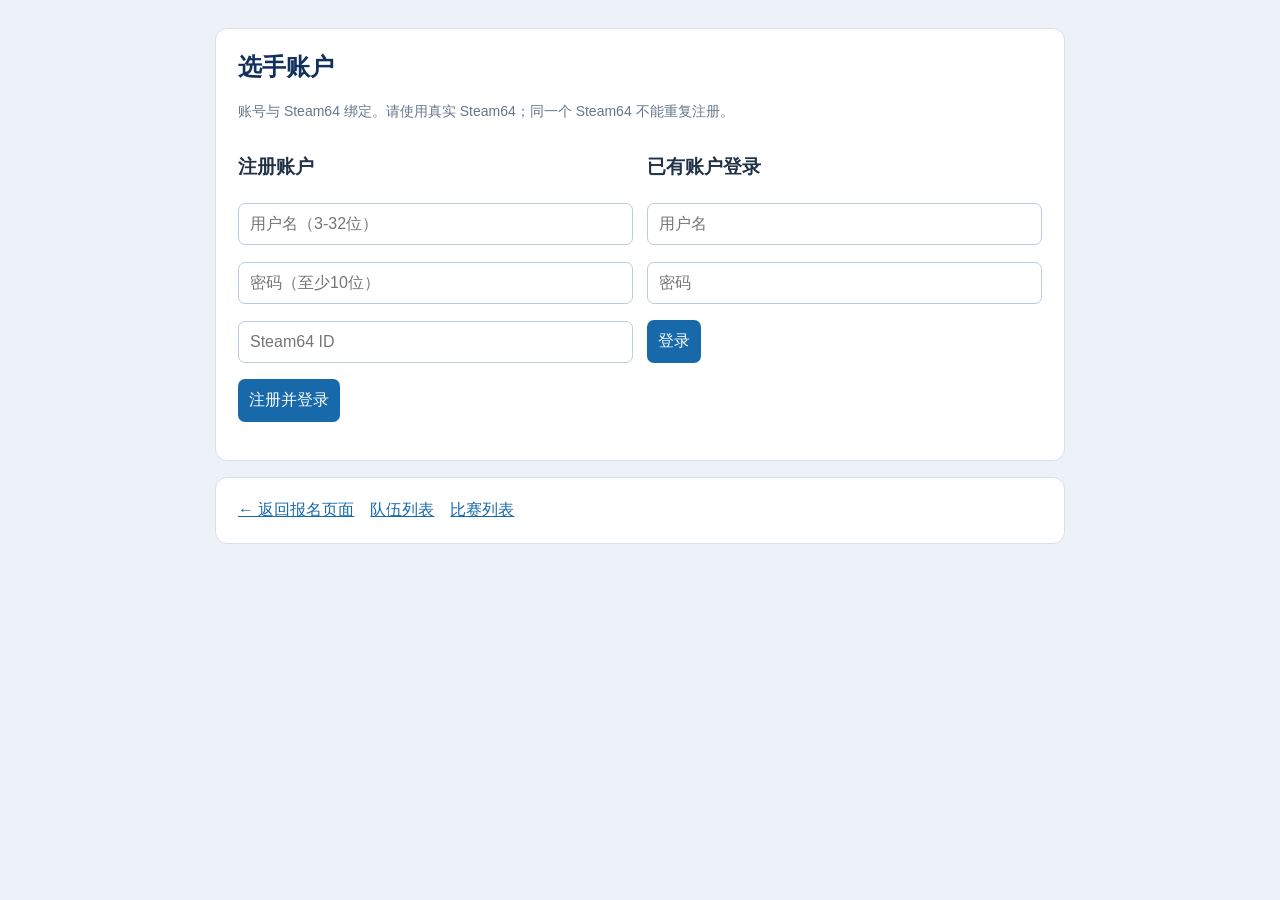
==== public/account.html @ 7ee88219 "Add files via upload" ====
<!doctype html><html lang="zh-CN"><head><meta charset="utf-8"><meta name="viewport" content="width=device-width,initial-scale=1"><title>选手账户与缴费</title><style>body{margin:0;background:#edf2f8;color:#203247;font-family:Arial,'Microsoft YaHei',sans-serif}.wrap{max-width:850px;margin:28px auto;padding:0 14px}.card{background:white;border:1px solid #d5e0eb;border-radius:12px;padding:22px;margin-bottom:16px}h1{margin-top:0;color:#12305e}input,select,button{font:inherit;padding:11px;border-radius:7px;border:1px solid #bdccda}input{width:100%;box-sizing:border-box;margin:5px 0 12px}button{background:#1769aa;color:white;border:0;cursor:pointer;margin:4px 0}.grid{display:grid;grid-template-columns:1fr 1fr;gap:14px}.muted{color:#64788b;font-size:14px}.status{white-space:pre-wrap;color:#a22;margin-top:12px}.hidden{display:none!important}.qr{max-width:220px;width:100%;display:block;margin:12px auto}a{color:#1769aa}@media(max-width:600px){.grid{grid-template-columns:1fr}}</style></head><body><main class="wrap"><section class="card"><h1>选手账户</h1><p class="muted">账号与 Steam64 绑定。请使用真实 Steam64；同一个 Steam64 不能重复注册。</p><div id="auth"><div class="grid"><div><h3>注册账户</h3><input id="ruser" placeholder="用户名（3-32位）"><input id="rpass" type="password" placeholder="密码（至少10位）"><input id="rsteam" placeholder="Steam64 ID"><button onclick="register()">注册并登录</button></div><div><h3>已有账户登录</h3><input id="luser" placeholder="用户名"><input id="lpass" type="password" placeholder="密码"><button onclick="login()">登录</button></div></div></div><div id="profile" class="hidden"></div><div id="msg" class="status"></div></section><section id="pay" class="card hidden"><h2>报名费：10 元</h2><p>请扫码支付后，填写微信支付订单号（或可供管理员核对的付款单号）、付款人昵称和付款时间。提交后等待管理员人工审核。</p><img class="qr" src="/wechat-pay-qr.png" alt="请上传微信收款码"><p class="muted">请将你的收款码图片命名为 <code>wechat-pay-qr.png</code> 并放入 public 目录。当前占位图尚未提供真实收款码。</p><label>付款订单号 / 备注<input id="orderref" placeholder="微信账单中的交易单号"></label><label>付款人微信昵称<input id="payer" placeholder="付款人昵称"></label><label>付款时间<input id="paidat" placeholder="例如 2027-07-01 18:30"></label><button onclick="submitPayment()">提交缴费审核</button><h3>我的缴费记录</h3><div id="orders"></div></section><section class="card"><a href="/">← 返回报名页面</a>　<a href="/teams.html">队伍列表</a>　<a href="/matches.html">比赛列表</a></section></main><script>const $=s=>document.querySelector(s);async function api(url,opts={}){let r=await fetch(url,{...opts,headers:{'content-type':'application/json',...(opts.headers||{})}});let d=await r.json().catch(()=>({}));if(!r.ok)throw Error(d.error||'请求失败');return d}function msg(t){$('#msg').textContent=t}async function register(){try{let d=await api('/api/auth/register',{method:'POST',body:JSON.stringify({username:$('#ruser').value,password:$('#rpass').value,steam_id:$('#rsteam').value})});msg(d.registration_found?'注册成功并已关联已有报名资料。':'注册成功。请继续填写报名表，Steam64 必须与账号一致。');await load()}catch(e){msg(e.message)}}async function login(){try{await api('/api/auth/login',{method:'POST',body:JSON.stringify({username:$('#luser').value,password:$('#lpass').value})});msg('登录成功');await load()}catch(e){msg(e.message)}}async function load(){try{let d=await api('/api/auth/me'),a=d.account;$('#auth').classList.add('hidden');$('#profile').classList.remove('hidden');$('#pay').classList.remove('hidden');$('#profile').innerHTML=`<b>已登录：${esc(a.username)}</b><p>Steam64：${esc(a.steam_id)}</p><p>报名：${a.player_id?'已提交':'尚未提交'}；缴费状态：${esc(a.payment_status||'未提交订单')}</p><label>承诺书身份<select id="role"><option value="member" ${a.account_role==='member'?'selected':''}>队员</option><option value="captain" ${a.account_role==='captain'?'selected':''}>队长</option></select></label> <button onclick="saveRole()">保存身份</button> <button onclick="logout()">退出登录</button>`;await loadOrders()}catch(e){$('#auth').classList.remove('hidden');$('#profile').classList.add('hidden');$('#pay').classList.add('hidden')}}function esc(s){return String(s??'').replace(/[&<>"']/g,c=>({'&':'&amp;','<':'&lt;','>':'&gt;','"':'&quot;',"'":'&#39;'}[c]))}async function saveRole(){try{await api('/api/auth/role',{method:'PATCH',body:JSON.stringify({account_role:$('#role').value})});msg('身份已保存。承诺书页面仍需按部署说明接入同一身份字段。')}catch(e){msg(e.message)}}async function submitPayment(){try{let d=await api('/api/payment',{method:'POST',body:JSON.stringify({payer_order_ref:$('#orderref').value,payer_name:$('#payer').value,paid_at_text:$('#paidat').value})});msg('订单已提交，等待管理员核对。订单号：'+d.payment_id);$('#orderref').value='';await loadOrders()}catch(e){msg(e.message)}}async function loadOrders(){try{let d=await api('/api/payment');$('#orders').innerHTML=d.orders.length?d.orders.map(o=>`<p>#${o.id}　¥${(o.amount_cents/100).toFixed(2)}　<b>${esc(({pending:'待审核',paid:'已确认缴费',rejected:'审核未通过'})[o.status]||o.status)}</b>　${esc(o.payer_order_ref)}　${esc(o.admin_note)}</p>`).join(''):'暂无缴费订单'}catch(e){}}async function logout(){await api('/api/auth/logout',{method:'POST'});location.reload()}load();</script></body></html>
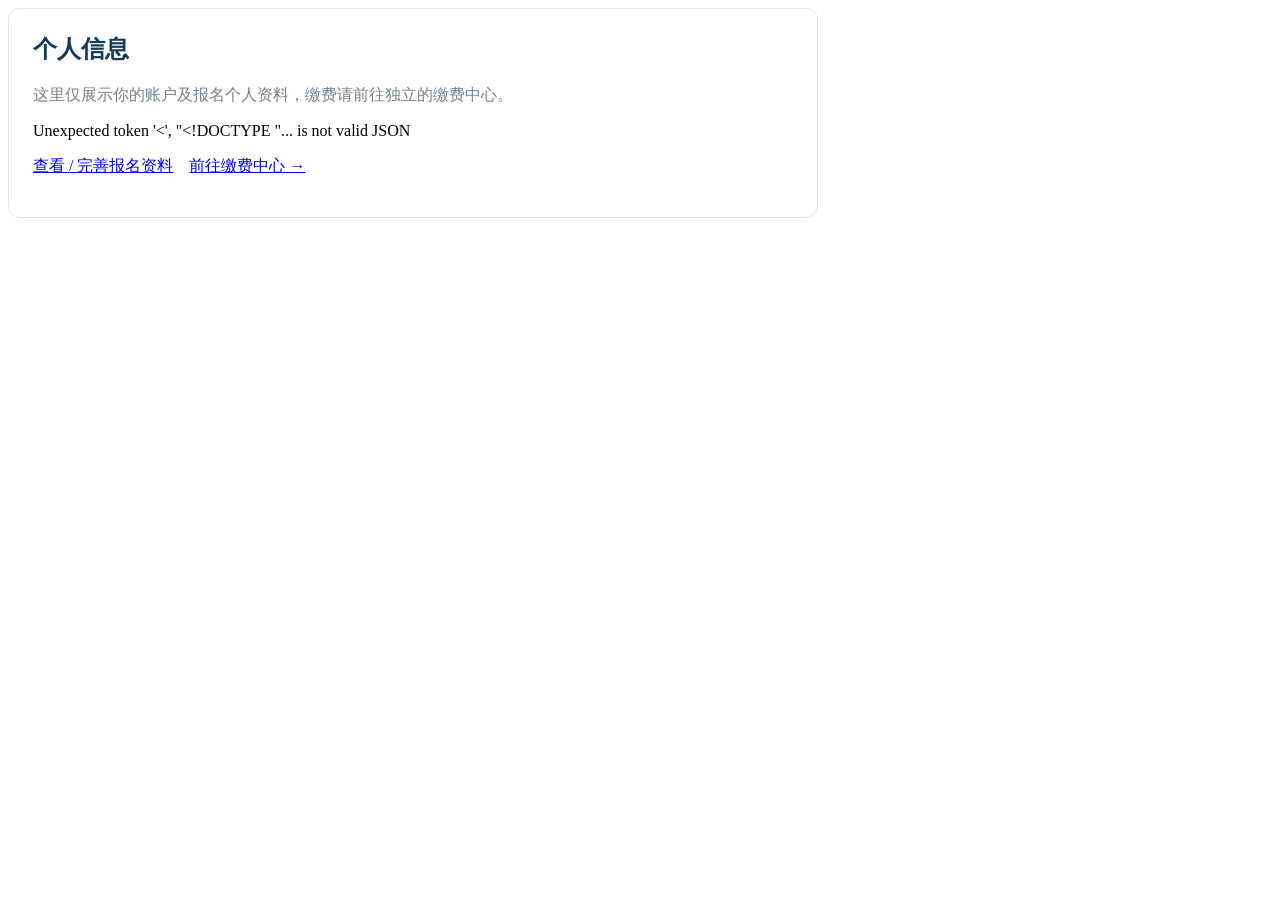
==== commit 03d0d486: "Add files via upload" ====
--- a/public/account.html
+++ b/public/account.html
@@ -1 +1 @@
-<!doctype html><html lang="zh-CN"><head><meta charset="utf-8"><meta name="viewport" content="width=device-width,initial-scale=1"><title>选手账户与缴费</title><style>body{margin:0;background:#edf2f8;color:#203247;font-family:Arial,'Microsoft YaHei',sans-serif}.wrap{max-width:850px;margin:28px auto;padding:0 14px}.card{background:white;border:1px solid #d5e0eb;border-radius:12px;padding:22px;margin-bottom:16px}h1{margin-top:0;color:#12305e}input,select,button{font:inherit;padding:11px;border-radius:7px;border:1px solid #bdccda}input{width:100%;box-sizing:border-box;margin:5px 0 12px}button{background:#1769aa;color:white;border:0;cursor:pointer;margin:4px 0}.grid{display:grid;grid-template-columns:1fr 1fr;gap:14px}.muted{color:#64788b;font-size:14px}.status{white-space:pre-wrap;color:#a22;margin-top:12px}.hidden{display:none!important}.qr{max-width:220px;width:100%;display:block;margin:12px auto}a{color:#1769aa}@media(max-width:600px){.grid{grid-template-columns:1fr}}</style></head><body><main class="wrap"><section class="card"><h1>选手账户</h1><p class="muted">账号与 Steam64 绑定。请使用真实 Steam64；同一个 Steam64 不能重复注册。</p><div id="auth"><div class="grid"><div><h3>注册账户</h3><input id="ruser" placeholder="用户名（3-32位）"><input id="rpass" type="password" placeholder="密码（至少10位）"><input id="rsteam" placeholder="Steam64 ID"><button onclick="register()">注册并登录</button></div><div><h3>已有账户登录</h3><input id="luser" placeholder="用户名"><input id="lpass" type="password" placeholder="密码"><button onclick="login()">登录</button></div></div></div><div id="profile" class="hidden"></div><div id="msg" class="status"></div></section><section id="pay" class="card hidden"><h2>报名费：10 元</h2><p>请扫码支付后，填写微信支付订单号（或可供管理员核对的付款单号）、付款人昵称和付款时间。提交后等待管理员人工审核。</p><img class="qr" src="/wechat-pay-qr.png" alt="请上传微信收款码"><p class="muted">请将你的收款码图片命名为 <code>wechat-pay-qr.png</code> 并放入 public 目录。当前占位图尚未提供真实收款码。</p><label>付款订单号 / 备注<input id="orderref" placeholder="微信账单中的交易单号"></label><label>付款人微信昵称<input id="payer" placeholder="付款人昵称"></label><label>付款时间<input id="paidat" placeholder="例如 2027-07-01 18:30"></label><button onclick="submitPayment()">提交缴费审核</button><h3>我的缴费记录</h3><div id="orders"></div></section><section class="card"><a href="/">← 返回报名页面</a>　<a href="/teams.html">队伍列表</a>　<a href="/matches.html">比赛列表</a></section></main><script>const $=s=>document.querySelector(s);async function api(url,opts={}){let r=await fetch(url,{...opts,headers:{'content-type':'application/json',...(opts.headers||{})}});let d=await r.json().catch(()=>({}));if(!r.ok)throw Error(d.error||'请求失败');return d}function msg(t){$('#msg').textContent=t}async function register(){try{let d=await api('/api/auth/register',{method:'POST',body:JSON.stringify({username:$('#ruser').value,password:$('#rpass').value,steam_id:$('#rsteam').value})});msg(d.registration_found?'注册成功并已关联已有报名资料。':'注册成功。请继续填写报名表，Steam64 必须与账号一致。');await load()}catch(e){msg(e.message)}}async function login(){try{await api('/api/auth/login',{method:'POST',body:JSON.stringify({username:$('#luser').value,password:$('#lpass').value})});msg('登录成功');await load()}catch(e){msg(e.message)}}async function load(){try{let d=await api('/api/auth/me'),a=d.account;$('#auth').classList.add('hidden');$('#profile').classList.remove('hidden');$('#pay').classList.remove('hidden');$('#profile').innerHTML=`<b>已登录：${esc(a.username)}</b><p>Steam64：${esc(a.steam_id)}</p><p>报名：${a.player_id?'已提交':'尚未提交'}；缴费状态：${esc(a.payment_status||'未提交订单')}</p><label>承诺书身份<select id="role"><option value="member" ${a.account_role==='member'?'selected':''}>队员</option><option value="captain" ${a.account_role==='captain'?'selected':''}>队长</option></select></label> <button onclick="saveRole()">保存身份</button> <button onclick="logout()">退出登录</button>`;await loadOrders()}catch(e){$('#auth').classList.remove('hidden');$('#profile').classList.add('hidden');$('#pay').classList.add('hidden')}}function esc(s){return String(s??'').replace(/[&<>"']/g,c=>({'&':'&amp;','<':'&lt;','>':'&gt;','"':'&quot;',"'":'&#39;'}[c]))}async function saveRole(){try{await api('/api/auth/role',{method:'PATCH',body:JSON.stringify({account_role:$('#role').value})});msg('身份已保存。承诺书页面仍需按部署说明接入同一身份字段。')}catch(e){msg(e.message)}}async function submitPayment(){try{let d=await api('/api/payment',{method:'POST',body:JSON.stringify({payer_order_ref:$('#orderref').value,payer_name:$('#payer').value,paid_at_text:$('#paidat').value})});msg('订单已提交，等待管理员核对。订单号：'+d.payment_id);$('#orderref').value='';await loadOrders()}catch(e){msg(e.message)}}async function loadOrders(){try{let d=await api('/api/payment');$('#orders').innerHTML=d.orders.length?d.orders.map(o=>`<p>#${o.id}　¥${(o.amount_cents/100).toFixed(2)}　<b>${esc(({pending:'待审核',paid:'已确认缴费',rejected:'审核未通过'})[o.status]||o.status)}</b>　${esc(o.payer_order_ref)}　${esc(o.admin_note)}</p>`).join(''):'暂无缴费订单'}catch(e){}}async function logout(){await api('/api/auth/logout',{method:'POST'});location.reload()}load();</script></body></html>
+<!doctype html><html lang="zh-CN"><head><meta charset="utf-8"><meta name="viewport" content="width=device-width,initial-scale=1"><title>个人信息</title><link rel="stylesheet" href="/portal.css"><style>.profile-card{background:#fff;border:1px solid #dce5eb;border-radius:12px;padding:24px;max-width:760px}.profile-card h2{margin-top:0;color:#123b56}.profile-grid{display:grid;grid-template-columns:1fr 1fr;gap:12px}.profile-item{padding:14px;background:#f5f8fa;border-radius:8px}.profile-item small{display:block;color:#71818c;margin-bottom:6px}.profile-item b{overflow-wrap:anywhere}.muted{color:#71818c}@media(max-width:600px){.profile-grid{grid-template-columns:1fr}}</style></head><body><main><section class="profile-card"><h2>个人信息</h2><p class="muted">这里仅展示你的账户及报名个人资料，缴费请前往独立的缴费中心。</p><div id="profile">正在加载…</div><p><a href="/signup.html">查看 / 完善报名资料</a>　<a href="/payment.html">前往缴费中心 →</a></p></section></main><script>const esc=s=>String(s??'—').replace(/[&<>"']/g,c=>({'&':'&amp;','<':'&lt;','>':'&gt;','"':'&quot;',"'":'&#39;'}[c]));(async()=>{const el=document.querySelector('#profile');try{const r=await fetch('/api/auth/me',{cache:'no-store'}),d=await r.json();if(!r.ok)throw Error(d.error||'请先登录');const a=d.account;el.innerHTML=`<div class="profile-grid"><div class="profile-item"><small>账户用户名</small><b>${esc(a.username)}</b></div><div class="profile-item"><small>Steam64</small><b>${esc(a.steam_id)}</b></div><div class="profile-item"><small>游戏名称</small><b>${esc(a.player_name)}</b></div><div class="profile-item"><small>学校</small><b>${esc(a.school)}</b></div><div class="profile-item"><small>QQ</small><b>${esc(a.qq)}</b></div><div class="profile-item"><small>完美段位</small><b>${esc(a.rank)}</b></div><div class="profile-item"><small>报名资料</small><b>${a.player_id?'已提交':'尚未提交'}</b></div><div class="profile-item"><small>参赛身份</small><b>${a.account_role==='captain'?'队长':'队员'}</b></div></div>`}catch(e){el.textContent=e.message}})();</script><script src="/portal.js"></script></body></html>
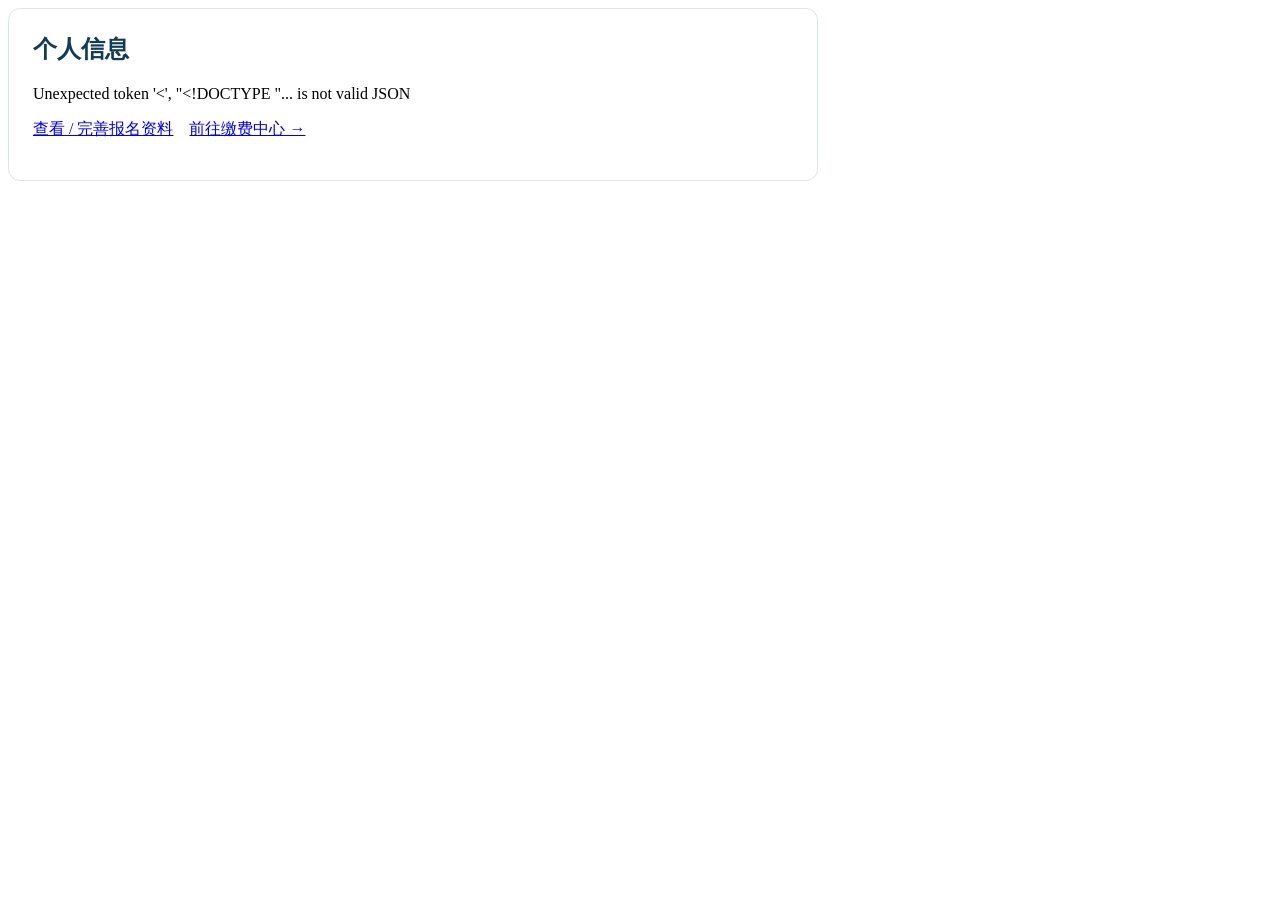
==== commit e815b91c: "Update account.html" ====
--- a/public/account.html
+++ b/public/account.html
@@ -1 +1 @@
-<!doctype html><html lang="zh-CN"><head><meta charset="utf-8"><meta name="viewport" content="width=device-width,initial-scale=1"><title>个人信息</title><link rel="stylesheet" href="/portal.css"><style>.profile-card{background:#fff;border:1px solid #dce5eb;border-radius:12px;padding:24px;max-width:760px}.profile-card h2{margin-top:0;color:#123b56}.profile-grid{display:grid;grid-template-columns:1fr 1fr;gap:12px}.profile-item{padding:14px;background:#f5f8fa;border-radius:8px}.profile-item small{display:block;color:#71818c;margin-bottom:6px}.profile-item b{overflow-wrap:anywhere}.muted{color:#71818c}@media(max-width:600px){.profile-grid{grid-template-columns:1fr}}</style></head><body><main><section class="profile-card"><h2>个人信息</h2><p class="muted">这里仅展示你的账户及报名个人资料，缴费请前往独立的缴费中心。</p><div id="profile">正在加载…</div><p><a href="/signup.html">查看 / 完善报名资料</a>　<a href="/payment.html">前往缴费中心 →</a></p></section></main><script>const esc=s=>String(s??'—').replace(/[&<>"']/g,c=>({'&':'&amp;','<':'&lt;','>':'&gt;','"':'&quot;',"'":'&#39;'}[c]));(async()=>{const el=document.querySelector('#profile');try{const r=await fetch('/api/auth/me',{cache:'no-store'}),d=await r.json();if(!r.ok)throw Error(d.error||'请先登录');const a=d.account;el.innerHTML=`<div class="profile-grid"><div class="profile-item"><small>账户用户名</small><b>${esc(a.username)}</b></div><div class="profile-item"><small>Steam64</small><b>${esc(a.steam_id)}</b></div><div class="profile-item"><small>游戏名称</small><b>${esc(a.player_name)}</b></div><div class="profile-item"><small>学校</small><b>${esc(a.school)}</b></div><div class="profile-item"><small>QQ</small><b>${esc(a.qq)}</b></div><div class="profile-item"><small>完美段位</small><b>${esc(a.rank)}</b></div><div class="profile-item"><small>报名资料</small><b>${a.player_id?'已提交':'尚未提交'}</b></div><div class="profile-item"><small>参赛身份</small><b>${a.account_role==='captain'?'队长':'队员'}</b></div></div>`}catch(e){el.textContent=e.message}})();</script><script src="/portal.js"></script></body></html>+<!doctype html><html lang="zh-CN"><head><meta charset="utf-8"><meta name="viewport" content="width=device-width,initial-scale=1"><title>个人信息</title><link rel="stylesheet" href="/portal.css"><style>.profile-card{background:#fff;border:1px solid #dce5eb;border-radius:12px;padding:24px;max-width:760px}.profile-card h2{margin-top:0;color:#123b56}.profile-grid{display:grid;grid-template-columns:1fr 1fr;gap:12px}.profile-item{padding:14px;background:#f5f8fa;border-radius:8px}.profile-item small{display:block;color:#71818c;margin-bottom:6px}.profile-item b{overflow-wrap:anywhere}.muted{color:#71818c}@media(max-width:600px){.profile-grid{grid-template-columns:1fr}}</style></head><body><main><section class="profile-card"><h2>个人信息</h2><p class="muted"></p><div id="profile">正在加载…</div><p><a href="/signup.html">查看 / 完善报名资料</a>　<a href="/payment.html">前往缴费中心 →</a></p></section></main><script>const esc=s=>String(s??'—').replace(/[&<>"']/g,c=>({'&':'&amp;','<':'&lt;','>':'&gt;','"':'&quot;',"'":'&#39;'}[c]));(async()=>{const el=document.querySelector('#profile');try{const r=await fetch('/api/auth/me',{cache:'no-store'}),d=await r.json();if(!r.ok)throw Error(d.error||'请先登录');const a=d.account;el.innerHTML=`<div class="profile-grid"><div class="profile-item"><small>账户用户名</small><b>${esc(a.username)}</b></div><div class="profile-item"><small>Steam64</small><b>${esc(a.steam_id)}</b></div><div class="profile-item"><small>游戏名称</small><b>${esc(a.player_name)}</b></div><div class="profile-item"><small>学校</small><b>${esc(a.school)}</b></div><div class="profile-item"><small>QQ</small><b>${esc(a.qq)}</b></div><div class="profile-item"><small>完美段位</small><b>${esc(a.rank)}</b></div><div class="profile-item"><small>报名资料</small><b>${a.player_id?'已提交':'尚未提交'}</b></div><div class="profile-item"><small>参赛身份</small><b>${a.account_role==='captain'?'队长':'队员'}</b></div></div>`}catch(e){el.textContent=e.message}})();</script><script src="/portal.js"></script></body></html>
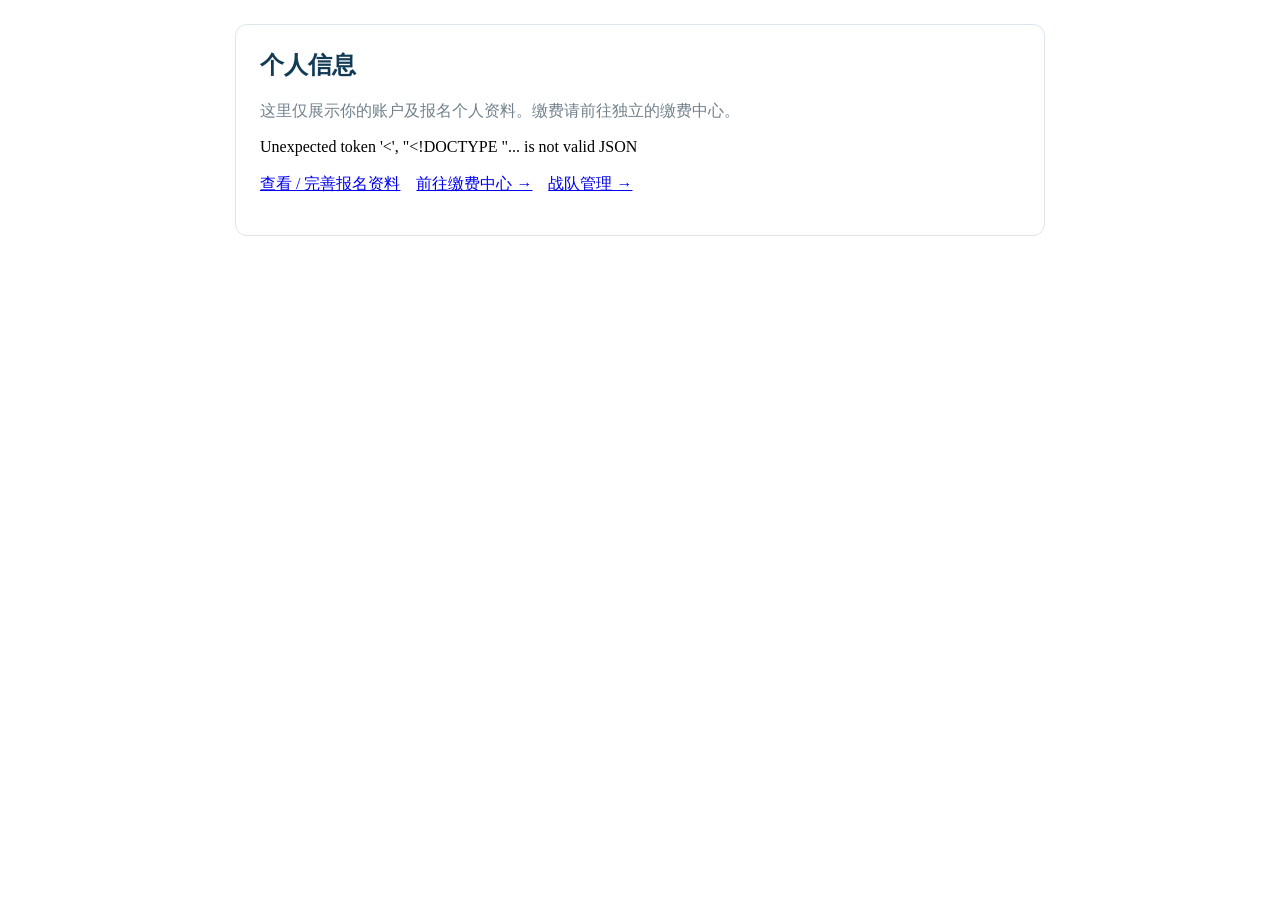
==== commit e04b7601: "Add files via upload" ====
--- a/public/account.html
+++ b/public/account.html
@@ -1 +1,47 @@
-<!doctype html><html lang="zh-CN"><head><meta charset="utf-8"><meta name="viewport" content="width=device-width,initial-scale=1"><title>个人信息</title><link rel="stylesheet" href="/portal.css"><style>.profile-card{background:#fff;border:1px solid #dce5eb;border-radius:12px;padding:24px;max-width:760px}.profile-card h2{margin-top:0;color:#123b56}.profile-grid{display:grid;grid-template-columns:1fr 1fr;gap:12px}.profile-item{padding:14px;background:#f5f8fa;border-radius:8px}.profile-item small{display:block;color:#71818c;margin-bottom:6px}.profile-item b{overflow-wrap:anywhere}.muted{color:#71818c}@media(max-width:600px){.profile-grid{grid-template-columns:1fr}}</style></head><body><main><section class="profile-card"><h2>个人信息</h2><p class="muted"></p><div id="profile">正在加载…</div><p><a href="/signup.html">查看 / 完善报名资料</a>　<a href="/payment.html">前往缴费中心 →</a></p></section></main><script>const esc=s=>String(s??'—').replace(/[&<>"']/g,c=>({'&':'&amp;','<':'&lt;','>':'&gt;','"':'&quot;',"'":'&#39;'}[c]));(async()=>{const el=document.querySelector('#profile');try{const r=await fetch('/api/auth/me',{cache:'no-store'}),d=await r.json();if(!r.ok)throw Error(d.error||'请先登录');const a=d.account;el.innerHTML=`<div class="profile-grid"><div class="profile-item"><small>账户用户名</small><b>${esc(a.username)}</b></div><div class="profile-item"><small>Steam64</small><b>${esc(a.steam_id)}</b></div><div class="profile-item"><small>游戏名称</small><b>${esc(a.player_name)}</b></div><div class="profile-item"><small>学校</small><b>${esc(a.school)}</b></div><div class="profile-item"><small>QQ</small><b>${esc(a.qq)}</b></div><div class="profile-item"><small>完美段位</small><b>${esc(a.rank)}</b></div><div class="profile-item"><small>报名资料</small><b>${a.player_id?'已提交':'尚未提交'}</b></div><div class="profile-item"><small>参赛身份</small><b>${a.account_role==='captain'?'队长':'队员'}</b></div></div>`}catch(e){el.textContent=e.message}})();</script><script src="/portal.js"></script></body></html>
+<!doctype html>
+<html lang="zh-CN">
+<head>
+<meta charset="utf-8"><meta name="viewport" content="width=device-width,initial-scale=1">
+<title>个人信息</title><link rel="stylesheet" href="/portal.css">
+<style>
+.profile-card{background:#fff;border:1px solid #dce5eb;border-radius:12px;padding:24px;max-width:760px;margin:24px auto}
+.profile-card h2{margin-top:0;color:#123b56}.profile-grid{display:grid;grid-template-columns:1fr 1fr;gap:12px}
+.profile-item{padding:14px;background:#f5f8fa;border-radius:8px}.profile-item small{display:block;color:#71818c;margin-bottom:6px}.profile-item b{overflow-wrap:anywhere}
+.muted{color:#71818c}.role-panel{margin-top:20px;padding:18px;background:#f5f8fa;border:1px solid #e0e8ee;border-radius:10px}
+.role-panel h3{margin:0 0 8px;color:#123b56}.role-controls{display:flex;gap:10px;align-items:center;flex-wrap:wrap}
+.role-controls select,.role-controls button{font:inherit;padding:10px 12px;border:1px solid #bdcbd5;border-radius:7px}
+.role-controls button{background:#123b56;color:#fff;border:0;cursor:pointer}.role-controls button:disabled{opacity:.6;cursor:wait}
+#roleStatus{margin-top:10px;font-size:14px;white-space:pre-wrap}.links{margin-top:18px}
+@media(max-width:600px){.profile-grid{grid-template-columns:1fr}.profile-card{margin:12px;padding:18px}.role-controls{align-items:stretch;flex-direction:column}.role-controls select,.role-controls button{width:100%}}
+</style></head>
+<body><main><section class="profile-card">
+<h2>个人信息</h2><p class="muted">这里仅展示你的账户及报名个人资料。缴费请前往独立的缴费中心。</p>
+<div id="profile">正在加载…</div>
+<section class="role-panel" id="rolePanel" hidden>
+<h3>参赛身份设置</h3>
+<p class="muted">在这里设置你在本届联赛中的身份。选择“队长”后，可前往战队管理创建队伍；选择“队员”后，可加入已有队伍。</p>
+<div class="role-controls"><select id="accountRole" aria-label="选择参赛身份"><option value="member">队员（加入已有战队）</option><option value="captain">队长（创建战队）</option></select><button id="saveRole" type="button">保存参赛身份</button></div>
+<div id="roleStatus" role="status" aria-live="polite"></div>
+</section>
+<p class="links"><a href="/signup.html">查看 / 完善报名资料</a>　<a href="/payment.html">前往缴费中心 →</a>　<a href="/teams.html">战队管理 →</a></p>
+</section></main>
+<script>
+const esc=s=>String(s??'—').replace(/[&<>"']/g,c=>({'&':'&amp;','<':'&lt;','>':'&gt;','"':'&quot;',"'":'&#39;'}[c]));
+let account=null;
+(async()=>{
+ const el=document.querySelector('#profile'),panel=document.querySelector('#rolePanel'),roleSelect=document.querySelector('#accountRole'),saveBtn=document.querySelector('#saveRole'),status=document.querySelector('#roleStatus');
+ try{
+  const r=await fetch('/api/auth/me',{cache:'no-store'}),d=await r.json();if(!r.ok)throw Error(d.error||'请先登录');account=d.account;
+  el.innerHTML=`<div class="profile-grid"><div class="profile-item"><small>账户用户名</small><b>${esc(account.username)}</b></div><div class="profile-item"><small>Steam64</small><b>${esc(account.steam_id)}</b></div><div class="profile-item"><small>游戏名称</small><b>${esc(account.player_name)}</b></div><div class="profile-item"><small>学校</small><b>${esc(account.school)}</b></div><div class="profile-item"><small>QQ</small><b>${esc(account.qq)}</b></div><div class="profile-item"><small>完美段位</small><b>${esc(account.rank)}</b></div><div class="profile-item"><small>报名资料</small><b>${account.player_id?'已提交':'尚未提交'}</b></div><div class="profile-item"><small>当前参赛身份</small><b>${account.account_role==='captain'?'队长':'队员'}</b></div></div>`;
+  roleSelect.value=account.account_role||'member';panel.hidden=false;
+ }catch(e){el.textContent=e.message;return}
+ saveBtn.addEventListener('click',async()=>{
+  const nextRole=roleSelect.value;saveBtn.disabled=true;saveBtn.textContent='正在保存…';status.textContent='';status.style.color='';
+  try{const r=await fetch('/api/auth/role',{method:'PATCH',headers:{'content-type':'application/json'},body:JSON.stringify({account_role:nextRole})});const d=await r.json().catch(()=>({}));if(!r.ok)throw Error(d.error||'身份设置失败');
+   account.account_role=d.account_role;const roleText=d.account_role==='captain'?'队长':'队员';const roleItem=[...document.querySelectorAll('.profile-item')].find(x=>x.querySelector('small')?.textContent==='当前参赛身份');if(roleItem)roleItem.querySelector('b').textContent=roleText;
+   status.style.color='#167344';status.textContent='参赛身份已更新为：'+roleText+'。'+(d.account_role==='captain'?'现在可以前往战队管理创建队伍。':'现在可以前往战队列表加入队伍。');
+  }catch(e){status.style.color='#b42318';status.textContent=e.message;roleSelect.value=account.account_role||'member'}
+  finally{saveBtn.disabled=false;saveBtn.textContent='保存参赛身份'}
+ });
+})();
+</script><script src="/portal.js"></script></body></html>
